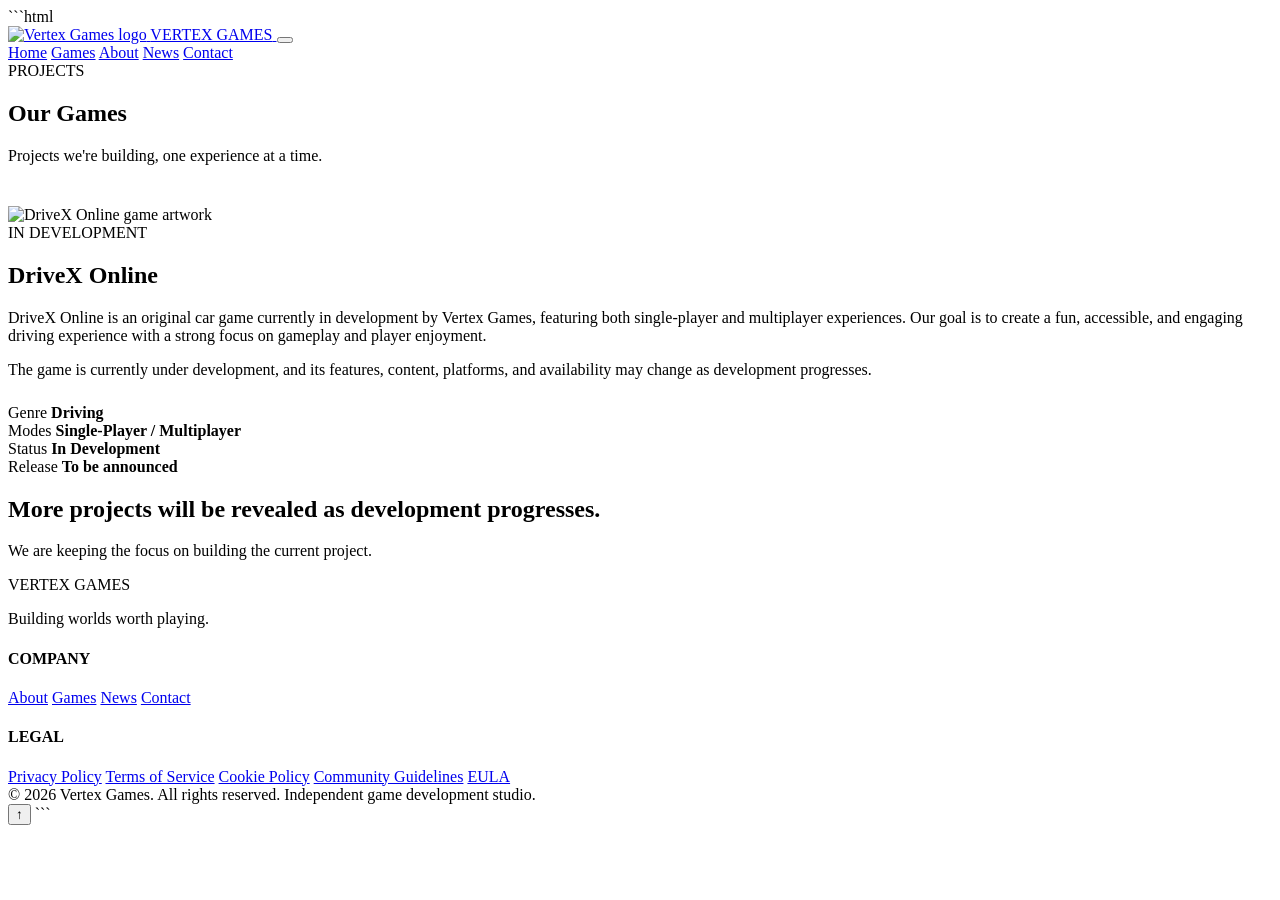
==== games.html @ fb131561 "Add files via upload" ====
```html
<!doctype html>
<html lang="en">

<head>
    <meta charset="utf-8">
    <meta name="viewport" content="width=device-width,initial-scale=1">
    <title>Our Games | Vertex Games</title>
    <meta name="description"
        content="Explore DriveX Online, an original car game currently in development by Vertex Games.">
    <meta name="theme-color" content="#f6f7f9">
    <meta property="og:title" content="Our Games | Vertex Games">
    <meta property="og:description"
        content="Explore DriveX Online, an original car game currently in development by Vertex Games.">
    <meta property="og:type" content="website">
    <link rel="canonical" href="[WEBSITE URL]">
    <link rel="icon" href="/favicon.ico" type="image/x-icon">

    <link rel="stylesheet" href="css/style.css">
</head>

<header class="header">
    <div class="container nav">
        <a class="brand" href="index.html" aria-label="Vertex Games home">
            <img src="images/logo.svg" alt="Vertex Games logo">
            <span>VERTEX GAMES</span>
        </a>

        <button class="menubtn" aria-label="Toggle navigation" aria-expanded="false"
            aria-controls="site-nav">
            <span></span><span></span><span></span>
        </button>

        <nav id="site-nav" class="navlinks" aria-label="Primary">
            <a data-page="index.html" href="index.html">Home</a>
            <a data-page="games.html" href="games.html">Games</a>
            <a data-page="about.html" href="about.html">About</a>
            <a data-page="news.html" href="news.html">News</a>
            <a data-page="contact.html" class="navbtn" href="contact.html">Contact</a>
        </nav>
    </div>
</header>

<main>
    <section class="page-hero">
        <div class="container reveal">
            <div class="section-label">PROJECTS</div>
            <h1>Our Games</h1>
            <p>Projects we're building, one experience at a time.</p>
        </div>
    </section>

    <section class="section" style="padding-top:25px">
        <div class="container">

            <article class="game-card reveal">
                <img src="images/games/DriveXOnline.svg"
                    alt="DriveX Online game artwork"
                    loading="lazy">

                <div class="game-content">
                    <span class="tag">IN DEVELOPMENT</span>

                    <h2>DriveX Online</h2>

                    <p>
                        DriveX Online is an original car game currently in development by
                        Vertex Games, featuring both single-player and multiplayer experiences.
                        Our goal is to create a fun, accessible, and engaging driving experience
                        with a strong focus on gameplay and player enjoyment.
                    </p>

                    <p>
                        The game is currently under development, and its features, content,
                        platforms, and availability may change as development progresses.
                    </p>

                    <div class="facts" style="margin-top:25px">
                        <div class="fact">
                            <span>Genre</span>
                            <strong>Driving</strong>
                        </div>

                        <div class="fact">
                            <span>Modes</span>
                            <strong>Single-Player / Multiplayer</strong>
                        </div>

                        <div class="fact">
                            <span>Status</span>
                            <strong>In Development</strong>
                        </div>

                        <div class="fact">
                            <span>Release</span>
                            <strong>To be announced</strong>
                        </div>
                    </div>
                </div>
            </article>

            <div class="empty reveal">
                <h2>More projects will be revealed as development progresses.</h2>
                <p>We are keeping the focus on building the current project.</p>
            </div>

        </div>
    </section>
</main>

<footer class="footer">
    <div class="container">
        <div class="footer-grid">
            <div>
                <div class="footer-brand">VERTEX GAMES</div>
                <p class="footer-copy">Building worlds worth playing.</p>
            </div>

            <div>
                <h4>COMPANY</h4>
                <a href="about.html">About</a>
                <a href="games.html">Games</a>
                <a href="news.html">News</a>
                <a href="contact.html">Contact</a>
            </div>

            <div>
                <h4>LEGAL</h4>
                <a href="privacy.html">Privacy Policy</a>
                <a href="terms.html">Terms of Service</a>
                <a href="cookies.html">Cookie Policy</a>
                <a href="community-guidelines.html">Community Guidelines</a>
                <a href="eula.html">EULA</a>
            </div>
        </div>

        <div class="footer-bottom">
            <span>© <span data-year>2026</span> Vertex Games. All rights reserved.</span>
            <span>Independent game development studio.</span>
        </div>
    </div>
</footer>

<button class="top" aria-label="Back to top">↑</button>

<script src="js/script.js"></script>
</body>

</html>
```
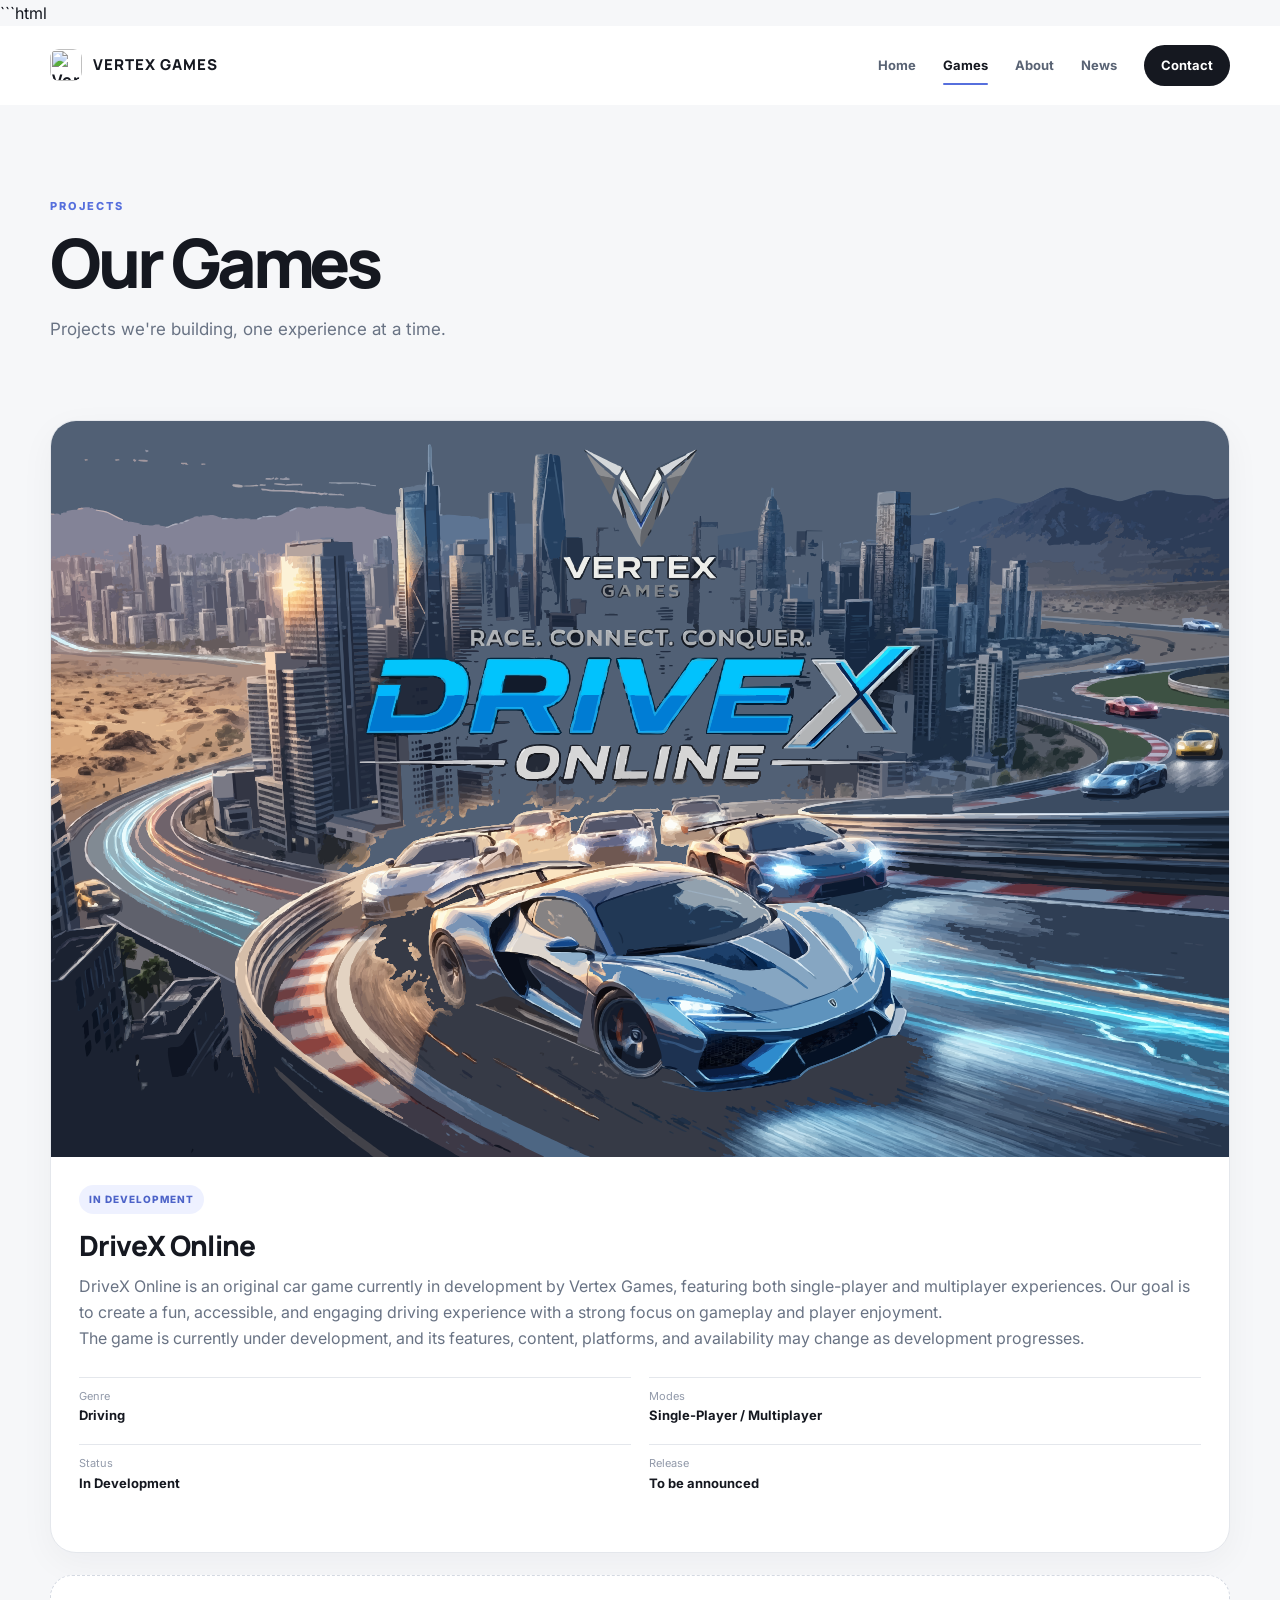
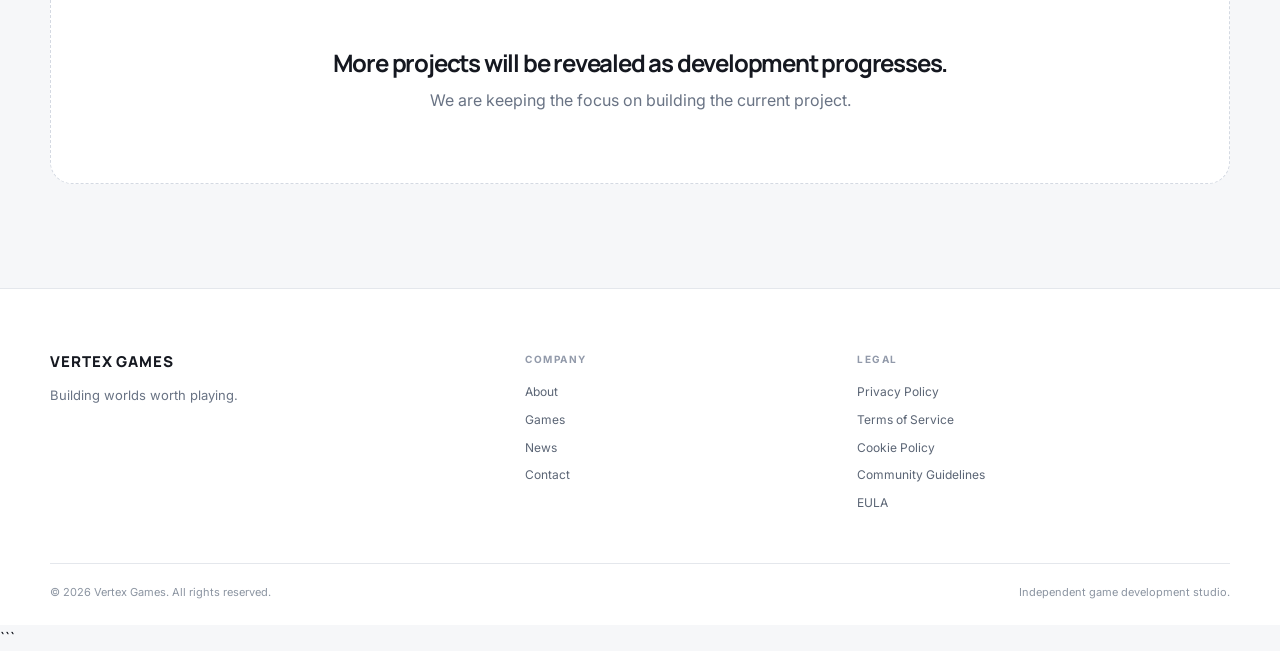
==== commit 9f6b0d38: "Update games.html" ====
--- a/games.html
+++ b/games.html
@@ -54,7 +54,7 @@
         <div class="container">
 
             <article class="game-card reveal">
-                <img src="images/games/DriveXOnline.svg"
+                <img src="images/Games/DriveXOnline.svg"
                     alt="DriveX Online game artwork"
                     loading="lazy">
 
--- a/css/style.css
+++ b/css/style.css
@@ -0,0 +1,979 @@
+@import url('https://fonts.googleapis.com/css2?family=Inter:wght@400;500;600;700;800&family=Manrope:wght@600;700;800&display=swap');
+
+:root {
+    --bg: #f6f7f9;
+    --paper: #fff;
+    --ink: #151820;
+    --muted: #697384;
+    --soft: #929aaa;
+    --line: #e4e7ec;
+    --accent: #566fdd;
+    --accent-soft: #eef1ff;
+    --dark: #202631;
+    --max: 1180px;
+    --shadow: 0 20px 60px rgba(22, 29, 42, .08);
+    --r: 24px
+}
+
+* {
+    box-sizing: border-box
+}
+
+html {
+    scroll-behavior: smooth
+}
+
+body {
+    margin: 0;
+    background: var(--bg);
+    color: var(--ink);
+    font-family: Inter, system-ui, sans-serif;
+    line-height: 1.65
+}
+
+a {
+    color: inherit;
+    text-decoration: none
+}
+
+button,
+input,
+textarea {
+    font: inherit
+}
+
+img {
+    max-width: 100%;
+    display: block
+}
+
+.container {
+    width: min(var(--max), calc(100% - 40px));
+    margin-inline: auto
+}
+
+.header {
+    position: sticky;
+    top: 0;
+    z-index: 100;
+    background: rgba(255, 255, 255, .92);
+    backdrop-filter: blur(18px);
+    border-bottom: 1px solid transparent;
+    transition: .25s
+}
+
+.header.scrolled {
+    border-color: var(--line);
+    box-shadow: 0 8px 30px rgba(20, 25, 35, .05)
+}
+
+.nav {
+    height: 78px;
+    display: flex;
+    align-items: center
+}
+
+.brand {
+    display: flex;
+    align-items: center;
+    gap: 11px;
+    font-family: Manrope;
+    font-weight: 800;
+    letter-spacing: .06em
+}
+
+.brand img {
+    width: 32px;
+    height: 32px;
+    border-radius: 9px
+}
+
+.brand span {
+    font-size: 15px
+}
+
+.navlinks {
+    margin-left: auto;
+    display: flex;
+    align-items: center;
+    gap: 27px
+}
+
+.navlinks a {
+    font-size: 13px;
+    font-weight: 700;
+    color: #596374;
+    position: relative
+}
+
+.navlinks a.active,
+.navlinks a:hover {
+    color: var(--ink)
+}
+
+.navlinks a.active:after {
+    content: "";
+    position: absolute;
+    left: 0;
+    right: 0;
+    bottom: -9px;
+    height: 2px;
+    border-radius: 2px;
+    background: var(--accent)
+}
+
+.navlinks .navbtn {
+    background: var(--ink);
+    color: #fff;
+    padding: 10px 17px;
+    border-radius: 999px
+}
+
+.navlinks .navbtn.active:after {
+    display: none
+}
+
+.menubtn {
+    display: none;
+    margin-left: auto;
+    border: 0;
+    background: none;
+    padding: 7px
+}
+
+.menubtn span {
+    display: block;
+    width: 24px;
+    height: 2px;
+    background: var(--ink);
+    margin: 5px;
+    border-radius: 2px
+}
+
+.hero {
+    padding: 94px 0 82px;
+    overflow: hidden
+}
+
+.hero-grid {
+    display: grid;
+    grid-template-columns: .92fr 1.08fr;
+    gap: 70px;
+    align-items: center
+}
+
+.eyebrow {
+    margin: 0 0 16px;
+    color: var(--accent);
+    font-size: 11px;
+    font-weight: 800;
+    letter-spacing: .18em
+}
+
+.hero h1 {
+    font: 800 clamp(48px, 6.2vw, 82px)/.99 Manrope;
+    letter-spacing: -.065em;
+    margin: 0 0 25px;
+    max-width: 650px
+}
+
+.hero-copy {
+    font-size: 18px;
+    color: var(--muted);
+    max-width: 575px;
+    margin: 0 0 32px
+}
+
+.actions {
+    display: flex;
+    flex-wrap: wrap;
+    gap: 11px
+}
+
+.btn {
+    display: inline-flex;
+    align-items: center;
+    justify-content: center;
+    gap: 8px;
+    min-height: 48px;
+    padding: 0 19px;
+    border-radius: 12px;
+    border: 1px solid var(--line);
+    background: #fff;
+    font-size: 13px;
+    font-weight: 800;
+    transition: .2s
+}
+
+.btn:hover {
+    transform: translateY(-2px);
+    box-shadow: 0 8px 20px rgba(20, 25, 35, .08)
+}
+
+.btn.primary {
+    background: var(--ink);
+    color: #fff;
+    border-color: var(--ink)
+}
+
+.btn.accent {
+    background: var(--accent);
+    color: #fff;
+    border-color: var(--accent)
+}
+
+.hero-visual {
+    position: relative
+}
+
+.visual-shell {
+    padding: 9px;
+    background: #fff;
+    border: 1px solid var(--line);
+    border-radius: 30px;
+    box-shadow: var(--shadow);
+    transform: rotate(1.1deg)
+}
+
+.visual-shell img {
+    width: 100%;
+    aspect-ratio: 1.45;
+    object-fit: cover;
+    border-radius: 22px
+}
+
+.badge {
+    position: absolute;
+    background: rgba(255, 255, 255, .96);
+    border: 1px solid var(--line);
+    border-radius: 14px;
+    box-shadow: 0 14px 35px rgba(22, 29, 42, .11);
+    padding: 12px 15px;
+    font-size: 11px
+}
+
+.badge b {
+    display: block;
+    font-size: 12px
+}
+
+.badge small {
+    color: var(--muted)
+}
+
+.badge.a {
+    left: -25px;
+    bottom: 42px
+}
+
+.badge.b {
+    right: -17px;
+    top: 38px
+}
+
+.hero-facts {
+    display: grid;
+    grid-template-columns: repeat(3, 1fr);
+    gap: 15px;
+    margin-top: 42px
+}
+
+.hero-fact {
+    border-top: 1px solid var(--line);
+    padding-top: 14px
+}
+
+.hero-fact b {
+    display: block;
+    font-size: 12px
+}
+
+.hero-fact span {
+    font-size: 11px;
+    color: var(--muted)
+}
+
+.section {
+    padding: 104px 0
+}
+
+.section.white {
+    background: #fff
+}
+
+.section-head {
+    display: flex;
+    justify-content: space-between;
+    align-items: end;
+    gap: 35px;
+    margin-bottom: 40px
+}
+
+.section-label {
+    color: var(--accent);
+    font-size: 11px;
+    font-weight: 800;
+    letter-spacing: .18em;
+    margin-bottom: 12px
+}
+
+.section h2 {
+    font: 800 clamp(34px, 4vw, 52px)/1.05 Manrope;
+    letter-spacing: -.05em;
+    margin: 0
+}
+
+.section-intro {
+    color: var(--muted);
+    max-width: 530px;
+    margin: 10px 0 0
+}
+
+.feature {
+    display: grid;
+    grid-template-columns: 1.1fr .9fr;
+    min-height: 520px;
+    background: #fff;
+    border: 1px solid var(--line);
+    border-radius: 28px;
+    overflow: hidden;
+    box-shadow: 0 12px 42px rgba(20, 25, 35, .05)
+}
+
+.feature-image {
+    background: #dbe1eb
+}
+
+.feature-image img {
+    width: 100%;
+    height: 100%;
+    object-fit: cover
+}
+
+.feature-copy {
+    padding: 58px;
+    display: flex;
+    flex-direction: column;
+    justify-content: center
+}
+
+.tag {
+    display: inline-flex;
+    align-self: flex-start;
+    padding: 6px 10px;
+    border-radius: 999px;
+    background: var(--accent-soft);
+    color: #4d63c8;
+    font-size: 10px;
+    font-weight: 800;
+    letter-spacing: .1em
+}
+
+.feature h3 {
+    font: 800 38px/1.1 Manrope;
+    letter-spacing: -.04em;
+    margin: 17px 0 12px
+}
+
+.feature-copy p {
+    color: var(--muted);
+    margin: 0 0 24px
+}
+
+.facts {
+    display: grid;
+    grid-template-columns: 1fr 1fr;
+    gap: 18px;
+    margin: 8px 0 30px
+}
+
+.fact {
+    border-top: 1px solid var(--line);
+    padding-top: 9px
+}
+
+.fact span {
+    display: block;
+    color: var(--soft);
+    font-size: 11px
+}
+
+.fact strong {
+    font-size: 13px
+}
+
+.story-grid {
+    display: grid;
+    grid-template-columns: 1fr 1fr;
+    gap: 24px
+}
+
+.story {
+    border: 1px solid var(--line);
+    border-radius: 22px;
+    padding: 34px;
+    background: var(--bg)
+}
+
+.story.dark {
+    background: var(--dark);
+    color: #fff;
+    border-color: var(--dark)
+}
+
+.story h3 {
+    font: 700 24px Manrope;
+    margin: 0 0 10px
+}
+
+.story p {
+    color: var(--muted);
+    margin: 0
+}
+
+.story.dark p {
+    color: #b9c1cf
+}
+
+.linkline {
+    display: inline-flex;
+    margin-top: 25px;
+    font-size: 13px;
+    font-weight: 800
+}
+
+.linkline span {
+    margin-left: 8px;
+    color: var(--accent)
+}
+
+.page-hero {
+    padding: 92px 0 52px
+}
+
+.page-hero h1 {
+    font: 800 clamp(44px, 5.8vw, 68px)/1.02 Manrope;
+    letter-spacing: -.06em;
+    margin: 0
+}
+
+.page-hero p {
+    color: var(--muted);
+    font-size: 17px;
+    max-width: 650px;
+    margin: 18px 0 0
+}
+
+.grid2 {
+    display: grid;
+    grid-template-columns: repeat(2, 1fr);
+    gap: 22px
+}
+
+.game-card {
+    background: #fff;
+    border: 1px solid var(--line);
+    border-radius: 26px;
+    overflow: hidden;
+    box-shadow: 0 10px 35px rgba(20, 25, 35, .045)
+}
+
+.game-card img {
+    width: 100%;
+    aspect-ratio: 1.6;
+    object-fit: cover
+}
+
+.game-content {
+    padding: 28px
+}
+
+.game-content h2 {
+    font: 800 28px Manrope;
+    margin: 12px 0 9px;
+    letter-spacing: -.03em
+}
+
+.game-content p {
+    color: var(--muted);
+    margin: 0
+}
+
+.empty {
+    margin-top: 22px;
+    border: 1px dashed #d4d9e2;
+    border-radius: 22px;
+    padding: 70px 25px;
+    text-align: center;
+    background: #fff
+}
+
+.empty h2 {
+    font: 700 24px Manrope;
+    margin: 0 0 8px
+}
+
+.empty p {
+    color: var(--muted);
+    margin: 0
+}
+
+.about-intro {
+    display: grid;
+    grid-template-columns: .8fr 1.2fr;
+    gap: 80px;
+    align-items: start
+}
+
+.about-big {
+    font: 700 clamp(25px, 3vw, 38px)/1.25 Manrope;
+    letter-spacing: -.035em;
+    margin: 0
+}
+
+.about-text {
+    color: var(--muted);
+    font-size: 16px
+}
+
+.philosophy {
+    display: grid;
+    grid-template-columns: repeat(4, 1fr);
+    gap: 14px
+}
+
+.ph {
+    border: 1px solid var(--line);
+    background: #fff;
+    border-radius: 21px;
+    padding: 27px;
+    min-height: 205px
+}
+
+.ph .n {
+    color: var(--accent);
+    font-size: 11px;
+    font-weight: 800
+}
+
+.ph h3 {
+    font: 800 18px Manrope;
+    margin: 24px 0 8px
+}
+
+.ph p {
+    color: var(--muted);
+    font-size: 13px;
+    margin: 0
+}
+
+.contact {
+    display: grid;
+    grid-template-columns: .78fr 1.22fr;
+    gap: 70px
+}
+
+.contact-card {
+    background: #fff;
+    border: 1px solid var(--line);
+    border-radius: 20px;
+    padding: 22px
+}
+
+.contact-card small {
+    color: var(--soft);
+    display: block;
+    font-size: 10px;
+    font-weight: 800;
+    letter-spacing: .13em
+}
+
+.contact-card strong {
+    display: block;
+    margin-top: 4px
+}
+
+.form {
+    background: #fff;
+    border: 1px solid var(--line);
+    border-radius: 25px;
+    padding: 32px
+}
+
+.field {
+    margin-bottom: 17px
+}
+
+.field label {
+    display: block;
+    font-size: 12px;
+    font-weight: 800;
+    margin-bottom: 7px
+}
+
+.field input,
+.field textarea {
+    width: 100%;
+    border: 1px solid #dce0e7;
+    border-radius: 10px;
+    padding: 12px 13px;
+    outline: none;
+    background: #fff;
+    transition: .2s
+}
+
+.field input:focus,
+.field textarea:focus {
+    border-color: var(--accent);
+    box-shadow: 0 0 0 3px rgba(86, 111, 221, .11)
+}
+
+.field textarea {
+    min-height: 145px;
+    resize: vertical
+}
+
+.err {
+    display: none;
+    color: #a33b3b;
+    font-size: 11px;
+    margin-top: 4px
+}
+
+.success {
+    display: none;
+    margin-top: 14px;
+    padding: 12px;
+    border-radius: 10px;
+    background: #edf7ef;
+    color: #356740;
+    font-size: 12px
+}
+
+.form-note {
+    font-size: 11px;
+    color: var(--muted);
+    margin: 12px 0 0
+}
+
+.legal {
+    padding: 70px 0 105px
+}
+
+.legal-main {
+    max-width: 850px
+}
+
+.legal h1 {
+    font: 800 clamp(42px, 5vw, 60px)/1.05 Manrope;
+    letter-spacing: -.055em;
+    margin: 0
+}
+
+.legal-updated {
+    font-size: 12px;
+    color: var(--soft);
+    margin: 15px 0 45px
+}
+
+.legal section {
+    margin: 36px 0
+}
+
+.legal h2 {
+    font: 800 21px Manrope;
+    margin: 0 0 9px
+}
+
+.legal p,
+.legal li {
+    color: #596476;
+    font-size: 14px
+}
+
+.legal ul {
+    padding-left: 22px
+}
+
+.notice {
+    border: 1px solid #eadbb4;
+    background: #fff9e9;
+    color: #67572f;
+    border-radius: 14px;
+    padding: 16px;
+    font-size: 12px
+}
+
+.footer {
+    background: #fff;
+    border-top: 1px solid var(--line);
+    padding: 62px 0 24px
+}
+
+.footer-grid {
+    display: grid;
+    grid-template-columns: 1.5fr 1fr 1.3fr;
+    gap: 45px
+}
+
+.footer-brand {
+    font: 800 15px Manrope;
+    letter-spacing: .06em
+}
+
+.footer-copy {
+    font-size: 13px;
+    color: var(--muted);
+    max-width: 280px
+}
+
+.footer h4 {
+    font-size: 10px;
+    letter-spacing: .15em;
+    color: var(--soft);
+    margin: 0 0 14px
+}
+
+.footer a {
+    display: block;
+    font-size: 12px;
+    color: #5b6575;
+    margin: 8px 0
+}
+
+.footer a:hover {
+    color: var(--ink)
+}
+
+.footer-bottom {
+    border-top: 1px solid var(--line);
+    margin-top: 42px;
+    padding-top: 19px;
+    display: flex;
+    justify-content: space-between;
+    color: #8b94a1;
+    font-size: 11px
+}
+
+.top {
+    position: fixed;
+    right: 19px;
+    bottom: 19px;
+    width: 42px;
+    height: 42px;
+    border-radius: 50%;
+    border: 1px solid var(--line);
+    background: #fff;
+    box-shadow: 0 8px 24px rgba(20, 25, 35, .12);
+    display: none;
+    z-index: 60;
+    cursor: pointer
+}
+
+.top.show {
+    display: block
+}
+
+.reveal {
+    opacity: 0;
+    transform: translateY(15px);
+    transition: opacity .5s ease, transform .5s ease
+}
+
+.reveal.show {
+    opacity: 1;
+    transform: none
+}
+
+@media(max-width:950px) {
+
+    .hero-grid,
+    .feature,
+    .contact,
+    .about-intro {
+        grid-template-columns: 1fr
+    }
+
+    .hero-grid {
+        gap: 48px
+    }
+
+    .feature-copy {
+        padding: 40px
+    }
+
+    .philosophy {
+        grid-template-columns: 1fr 1fr
+    }
+
+    .footer-grid {
+        grid-template-columns: 1fr 1fr
+    }
+
+    .hero {
+        padding-top: 68px
+    }
+}
+
+@media(max-width:700px) {
+    .container {
+        width: calc(100% - 28px)
+    }
+
+    .nav {
+        height: 68px
+    }
+
+    .menubtn {
+        display: block
+    }
+
+    .navlinks {
+        position: absolute;
+        top: 68px;
+        left: 14px;
+        right: 14px;
+        display: flex;
+        flex-direction: column;
+        align-items: stretch;
+        gap: 0;
+        padding: 8px;
+        background: #fff;
+        border: 1px solid var(--line);
+        border-radius: 16px;
+        box-shadow: var(--shadow);
+        opacity: 0;
+        visibility: hidden;
+        transform: translateY(-8px);
+        transition: .2s
+    }
+
+    .navlinks.open {
+        opacity: 1;
+        visibility: visible;
+        transform: none
+    }
+
+    .navlinks a {
+        padding: 12px;
+        border-radius: 9px
+    }
+
+    .navlinks a.active:after {
+        display: none
+    }
+
+    .navlinks .navbtn {
+        margin-top: 3px;
+        text-align: center
+    }
+
+    .hero {
+        padding: 52px 0 60px
+    }
+
+    .hero h1 {
+        font-size: clamp(43px, 13vw, 61px)
+    }
+
+    .hero-copy {
+        font-size: 16px
+    }
+
+    .hero-facts {
+        grid-template-columns: 1fr
+    }
+
+    .badge.a {
+        left: 8px
+    }
+
+    .badge.b {
+        right: 8px
+    }
+
+    .section {
+        padding: 72px 0
+    }
+
+    .section-head {
+        display: block
+    }
+
+    .feature-image {
+        min-height: 250px
+    }
+
+    .feature-copy {
+        padding: 28px
+    }
+
+    .feature h3 {
+        font-size: 31px
+    }
+
+    .story-grid,
+    .grid2 {
+        grid-template-columns: 1fr
+    }
+
+    .about-intro {
+        gap: 30px
+    }
+
+    .philosophy {
+        grid-template-columns: 1fr
+    }
+
+    .page-hero {
+        padding: 60px 0 38px
+    }
+
+    .contact {
+        gap: 30px
+    }
+
+    .form {
+        padding: 22px
+    }
+
+    .footer-grid {
+        grid-template-columns: 1fr;
+        gap: 28px
+    }
+
+    .footer-bottom {
+        display: block
+    }
+
+    .footer-bottom span {
+        display: block;
+        margin-top: 7px
+    }
+
+    .legal {
+        padding: 55px 0 75px
+    }
+
+    .legal-updated {
+        margin-bottom: 32px
+    }
+}
+
+@media(prefers-reduced-motion:reduce) {
+    html {
+        scroll-behavior: auto
+    }
+
+    .reveal {
+        opacity: 1;
+        transform: none;
+        transition: none
+    }
+
+    .navlinks,
+    .btn,
+    .header {
+        transition: none
+    }
+}
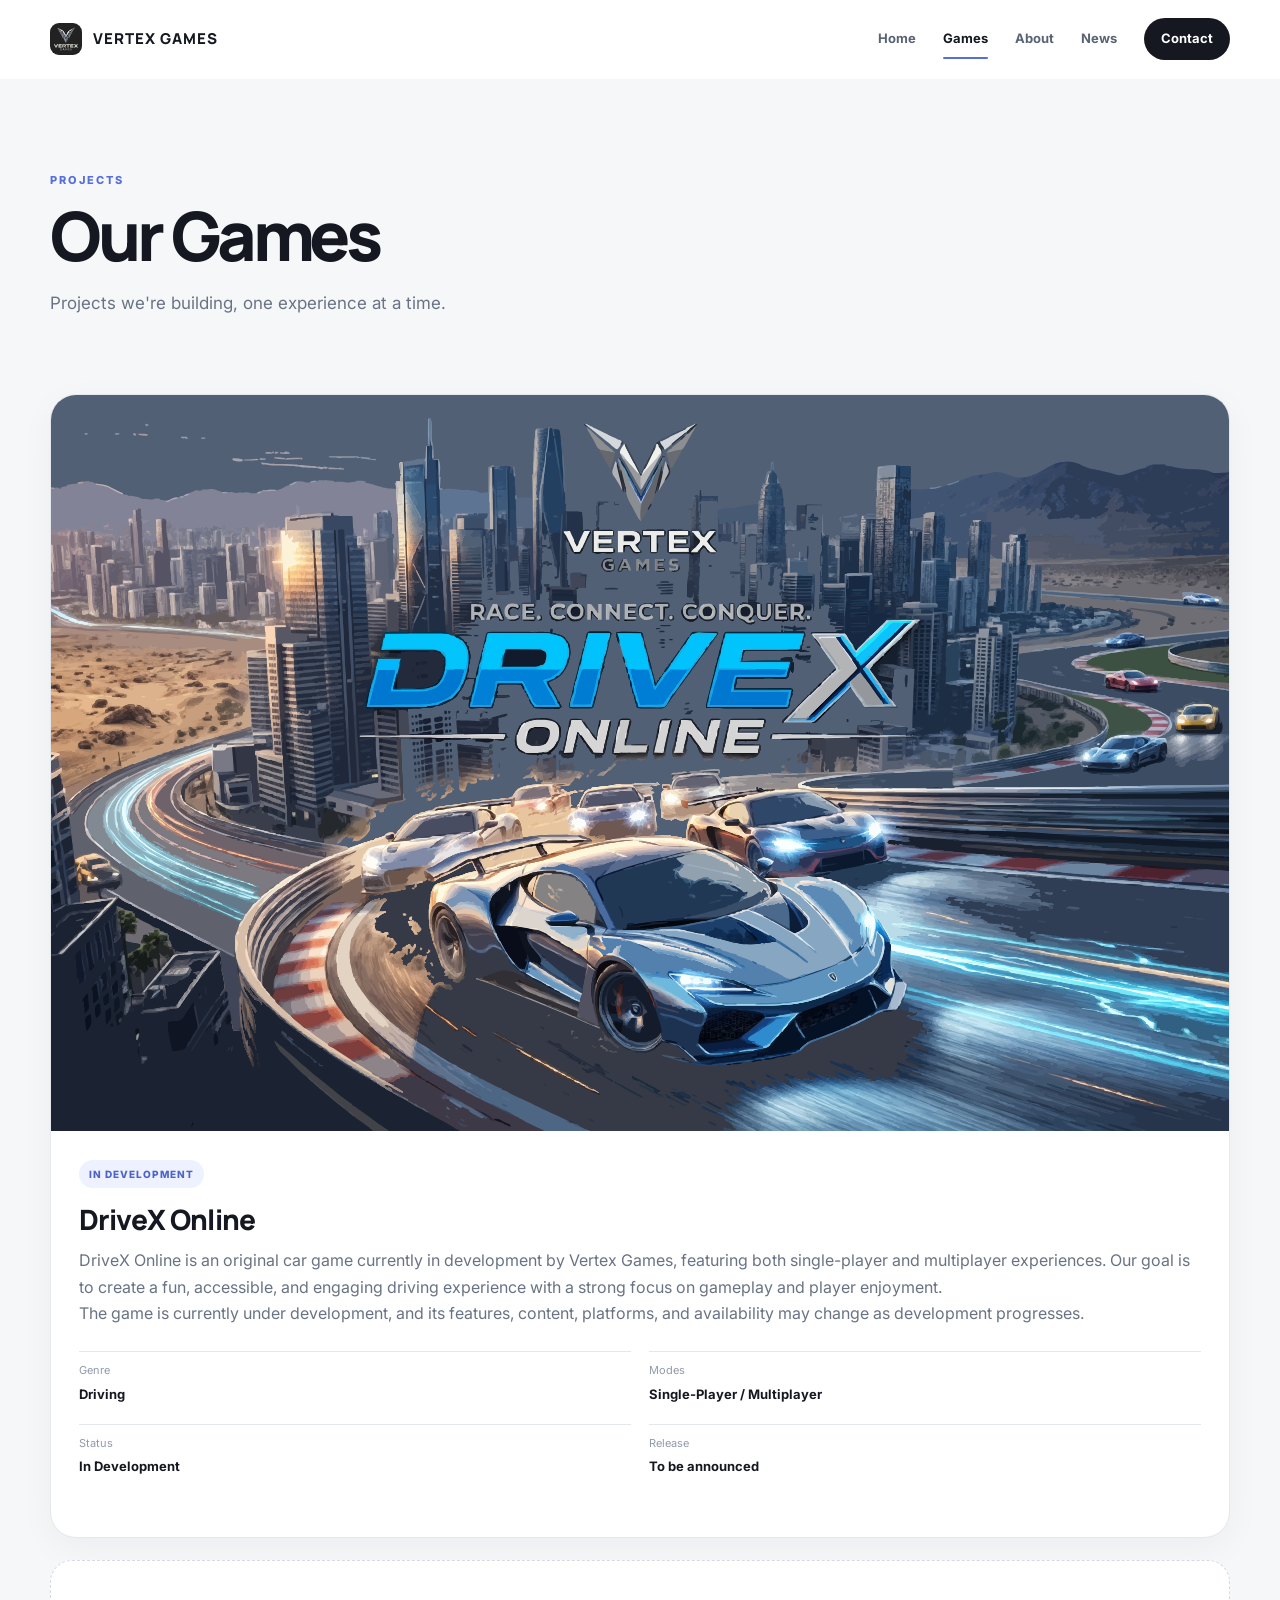
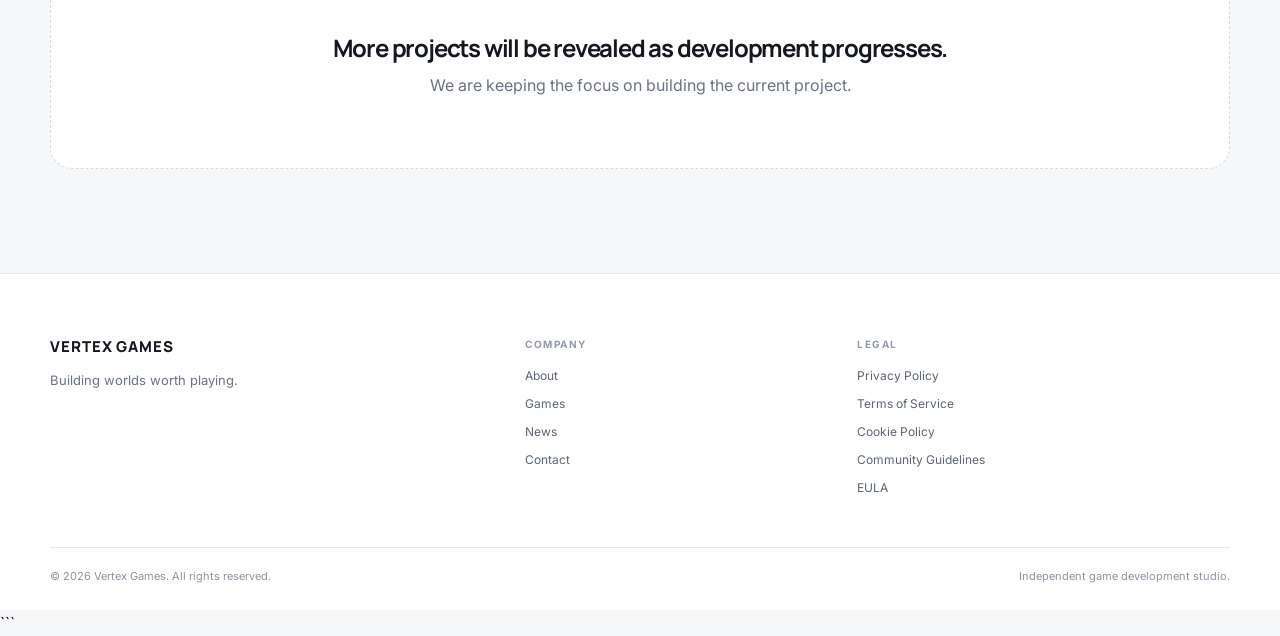
==== commit a1b6f5b0: "Update games.html" ====
--- a/games.html
+++ b/games.html
@@ -1,4 +1,3 @@
-```html
 <!doctype html>
 <html lang="en">
 
